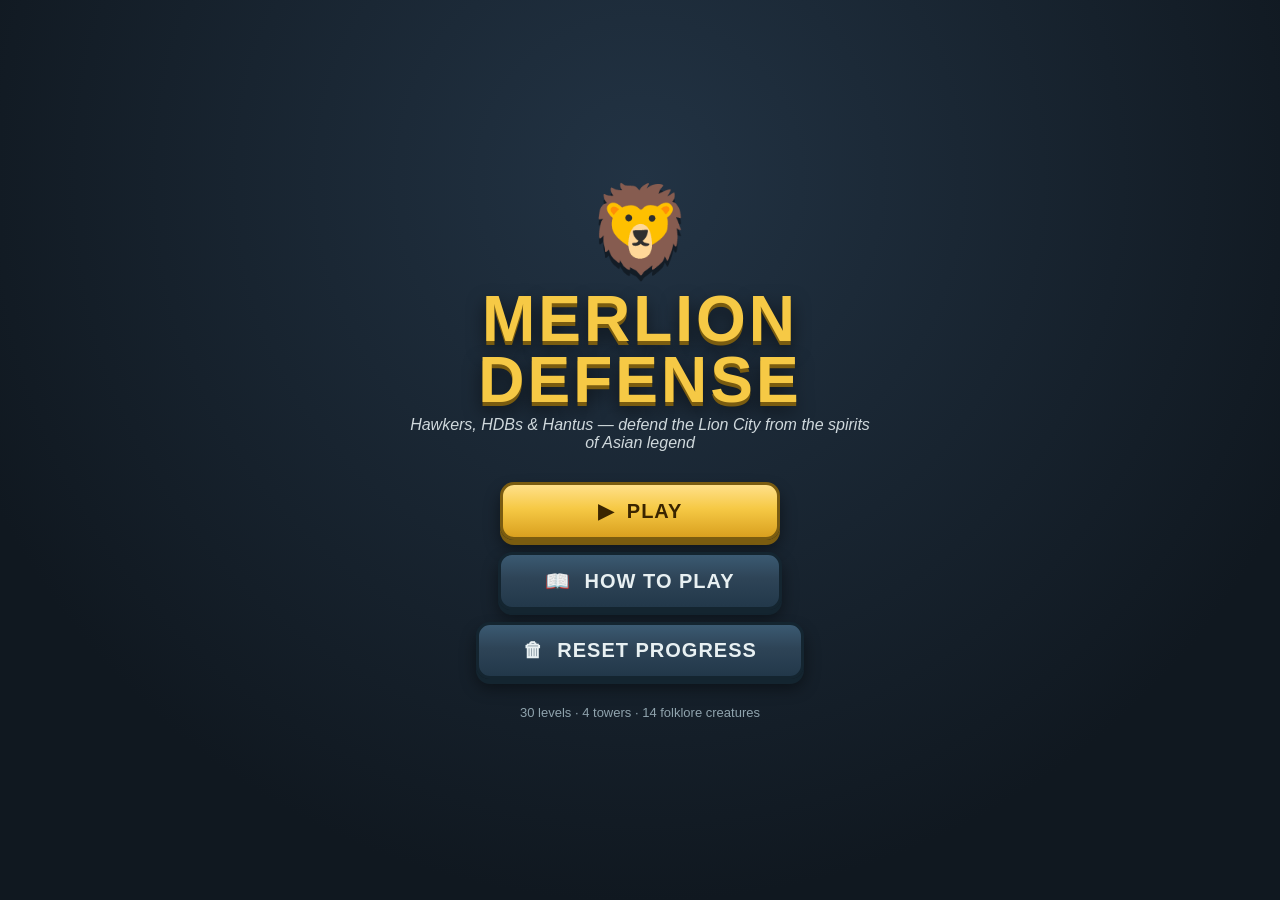
==== web/index.html @ 5c06d732 "Fable attempt 1" ====
<!DOCTYPE html>
<html lang="en">
<head>
<meta charset="UTF-8">
<meta name="viewport" content="width=device-width, initial-scale=1.0">
<title>Merlion Defense — Singapore Tower Defense</title>
<link rel="stylesheet" href="css/style.css">
<link rel="icon" href="data:image/svg+xml,<svg xmlns='http://www.w3.org/2000/svg' viewBox='0 0 100 100'><text y='.9em' font-size='90'>🦁</text></svg>">
</head>
<body>

<!-- ============ MAIN MENU ============ -->
<div id="screen-menu" class="screen active">
  <div class="menu-box">
    <div class="title-merlion">🦁</div>
    <h1>MERLION<br>DEFENSE</h1>
    <p class="tagline">Hawkers, HDBs &amp; Hantus — defend the Lion City from the spirits of Asian legend</p>
    <button class="big-btn" id="btn-play">▶ &nbsp;PLAY</button>
    <button class="big-btn secondary" id="btn-help">📖 &nbsp;HOW TO PLAY</button>
    <button class="big-btn secondary" id="btn-reset">🗑 &nbsp;RESET PROGRESS</button>
    <p class="credits">30 levels · 4 towers · 14 folklore creatures</p>
  </div>
</div>

<!-- ============ HELP ============ -->
<div id="screen-help" class="screen">
  <div class="help-box">
    <h2>How to Play</h2>
    <div class="help-cols">
      <div>
        <h3>🎯 Goal</h3>
        <p>Stop the hantus before they reach the MRT exit! Each leaked creature costs lives. Lose all lives and the neighbourhood falls.</p>
        <h3>🏗 Building</h3>
        <p>Tap a <b>concrete pad</b> beside the road to build a tower. Tap a tower to <b>upgrade</b>, <b>sell</b> or move its <b>rally point</b> (NS Camp only).</p>
        <h3>⏩ Waves</h3>
        <p>Press <b>NEXT WAVE</b> early to earn bonus gold. Use the ⏸ / ⏩ buttons to pause or fast-forward.</p>
      </div>
      <div>
        <h3>🗼 Towers</h3>
        <p><b>📡 Cell-Base Tower</b> — rapid 5G microwave zaps. Hits ground &amp; flying. (physical)</p>
        <p><b>🍈 Durian Launcher</b> — lobs the king of fruits. Splash damage, ground only.</p>
        <p><b>⛩ Talisman Temple</b> — enchanted talismans pierce armour, slow spirits. (magic)</p>
        <p><b>🎖 NS Camp</b> — deploys NSmen who block enemies on the road.</p>
        <h3>👹 Know your enemy</h3>
        <p><b>Armoured</b> spirits resist physical hits — use the Temple. <b>Spectral</b> ones resist magic — use durians &amp; 5G. <b>Flying</b> hantus ignore roads and soldiers.</p>
      </div>
    </div>
    <button class="big-btn" id="btn-help-back">← BACK</button>
  </div>
</div>

<!-- ============ LEVEL SELECT ============ -->
<div id="screen-levels" class="screen">
  <div class="levels-header">
    <button class="small-btn" id="btn-levels-back">← MENU</button>
    <h2>Choose a Neighbourhood</h2>
    <div id="total-stars" class="total-stars">★ 0 / 90</div>
  </div>
  <div id="level-grid" class="level-grid"></div>
</div>

<!-- ============ GAME ============ -->
<div id="screen-game" class="screen">
  <div id="game-wrap">
    <canvas id="game-canvas" width="960" height="600"></canvas>

    <!-- HUD -->
    <div id="hud">
      <div class="hud-left">
        <span class="hud-item" id="hud-lives">❤️ 20</span>
        <span class="hud-item" id="hud-gold">🪙 220</span>
        <span class="hud-item" id="hud-wave">🌊 0/8</span>
      </div>
      <div class="hud-right">
        <button class="hud-btn" id="btn-mute" title="Sound">🔊</button>
        <button class="hud-btn" id="btn-speed" title="Speed">1×</button>
        <button class="hud-btn" id="btn-pause" title="Pause">⏸</button>
        <button class="hud-btn" id="btn-quit" title="Quit">🏠</button>
      </div>
    </div>

    <button id="btn-next-wave">⚔ NEXT WAVE <span id="next-wave-timer"></span></button>

    <!-- Build menu popup -->
    <div id="build-menu" class="popup hidden"></div>
    <!-- Tower menu popup -->
    <div id="tower-menu" class="popup hidden"></div>

    <!-- Banners -->
    <div id="banner" class="hidden"></div>

    <!-- End-of-level overlay -->
    <div id="end-overlay" class="hidden">
      <div class="end-box">
        <h2 id="end-title">Victory!</h2>
        <div id="end-stars" class="end-stars"></div>
        <p id="end-msg"></p>
        <div class="end-btns">
          <button class="big-btn" id="btn-end-next">NEXT LEVEL ▶</button>
          <button class="big-btn secondary" id="btn-end-retry">↻ RETRY</button>
          <button class="big-btn secondary" id="btn-end-map">🗺 MAP</button>
        </div>
      </div>
    </div>

    <!-- Pause overlay -->
    <div id="pause-overlay" class="hidden">
      <div class="end-box">
        <h2>Paused</h2>
        <div class="end-btns">
          <button class="big-btn" id="btn-resume">▶ RESUME</button>
          <button class="big-btn secondary" id="btn-pause-retry">↻ RESTART</button>
          <button class="big-btn secondary" id="btn-pause-map">🗺 MAP</button>
        </div>
      </div>
    </div>
  </div>
</div>

<script src="js/util.js"></script>
<script src="js/audio.js"></script>
<script src="js/data/enemies.js"></script>
<script src="js/data/towers.js"></script>
<script src="js/data/levels.js"></script>
<script src="js/render.js"></script>
<script src="js/game.js"></script>
<script src="js/ui.js"></script>
<script src="js/main.js"></script>
</body>
</html>
---- web/css/style.css ----
/* ===== Merlion Defense stylesheet ===== */
* { margin: 0; padding: 0; box-sizing: border-box; user-select: none; -webkit-user-select: none; }

:root {
  --gold: #f6c945;
  --red: #d94f3d;
  --teal: #1e6f5c;
  --dark: #17222b;
  --panel: #223342;
  --panel-light: #2e4457;
}

html, body { height: 100%; }
body {
  background: radial-gradient(circle at 50% 20%, #234, #101820 75%);
  font-family: "Trebuchet MS", "Segoe UI", sans-serif;
  color: #f2ede1;
  overflow: hidden;
}

.screen { display: none; width: 100vw; height: 100vh; align-items: center; justify-content: center; }
.screen.active { display: flex; }
.hidden { display: none !important; }

/* ===== Menu ===== */
.menu-box { text-align: center; animation: fadein .5s; }
.title-merlion { font-size: 84px; filter: drop-shadow(0 6px 0 rgba(0,0,0,.4)); }
.menu-box h1 {
  font-size: 64px; line-height: .95; letter-spacing: 3px;
  color: var(--gold);
  text-shadow: 0 4px 0 #7a5c10, 0 8px 18px rgba(0,0,0,.6);
  margin: 10px 0 6px;
}
.tagline { color: #cfd8dc; margin-bottom: 30px; font-style: italic; max-width: 460px; margin-left:auto; margin-right:auto; }
.credits { margin-top: 26px; color: #8fa3ad; font-size: 13px; }

.big-btn {
  display: block; margin: 12px auto; padding: 14px 44px; min-width: 280px;
  font-size: 20px; font-weight: bold; letter-spacing: 1px;
  color: #3a2500; background: linear-gradient(#ffe08a, var(--gold) 45%, #d9a01f);
  border: 3px solid #7a5c10; border-radius: 14px; cursor: pointer;
  box-shadow: 0 5px 0 #7a5c10, 0 9px 16px rgba(0,0,0,.45);
  transition: transform .08s;
}
.big-btn:active { transform: translateY(4px); box-shadow: 0 1px 0 #7a5c10; }
.big-btn.secondary {
  color: #e8f0f2; background: linear-gradient(#3b5a72, var(--panel-light) 45%, #22384a);
  border-color: #142530; box-shadow: 0 5px 0 #142530, 0 9px 16px rgba(0,0,0,.45);
}
.small-btn {
  padding: 8px 18px; font-size: 15px; font-weight: bold; color: #e8f0f2;
  background: var(--panel-light); border: 2px solid #142530; border-radius: 10px; cursor: pointer;
}

/* ===== Help ===== */
.help-box {
  max-width: 860px; max-height: 92vh; overflow-y: auto;
  background: var(--panel); border: 3px solid #0d1720; border-radius: 18px;
  padding: 30px 36px; box-shadow: 0 16px 40px rgba(0,0,0,.5);
}
.help-box h2 { color: var(--gold); margin-bottom: 14px; font-size: 32px; }
.help-box h3 { color: #ffd77a; margin: 14px 0 4px; }
.help-box p { color: #d5dee4; line-height: 1.45; font-size: 15px; margin-bottom: 6px; }
.help-cols { display: grid; grid-template-columns: 1fr 1fr; gap: 26px; margin-bottom: 18px; }
@media (max-width: 760px) { .help-cols { grid-template-columns: 1fr; } }

/* ===== Level select ===== */
#screen-levels { flex-direction: column; padding: 24px; }
.levels-header {
  width: 100%; max-width: 1060px; display: flex; align-items: center;
  justify-content: space-between; margin-bottom: 18px;
}
.levels-header h2 { color: var(--gold); font-size: 28px; text-shadow: 0 3px 6px rgba(0,0,0,.5); }
.total-stars { font-size: 20px; color: var(--gold); font-weight: bold; }

.level-grid {
  width: 100%; max-width: 1060px; flex: 1; overflow-y: auto;
  display: grid; grid-template-columns: repeat(auto-fill, minmax(190px, 1fr));
  gap: 14px; padding: 6px 6px 30px;
}
.level-card {
  background: linear-gradient(#31495e, #223342);
  border: 3px solid #0d1720; border-radius: 14px; padding: 12px 14px;
  cursor: pointer; position: relative; transition: transform .1s;
  box-shadow: 0 5px 12px rgba(0,0,0,.4);
}
.level-card:hover { transform: translateY(-3px); border-color: var(--gold); }
.level-card.locked { opacity: .45; cursor: not-allowed; filter: grayscale(.7); }
.level-card .lv-num { font-size: 12px; color: #9fb3bf; letter-spacing: 1px; }
.level-card .lv-name { font-size: 17px; font-weight: bold; color: #fff; margin: 2px 0 6px; }
.level-card .lv-stars { color: var(--gold); font-size: 18px; letter-spacing: 2px; }
.level-card .lv-diff { position: absolute; top: 10px; right: 12px; font-size: 11px; padding: 2px 8px; border-radius: 8px; font-weight: bold; }
.diff-easy   { background: #2e7d32; }
.diff-normal { background: #ef6c00; }
.diff-hard   { background: #c62828; }
.diff-heroic { background: #6a1b9a; }

/* ===== Game screen ===== */
#screen-game { background: #000; }
#game-wrap { position: relative; }
#game-canvas {
  display: block; background: #274e13;
  border: 4px solid #0d1720; border-radius: 8px;
  box-shadow: 0 18px 50px rgba(0,0,0,.6);
  max-width: calc(100vw - 16px); max-height: calc(100vh - 16px);
}

#hud {
  position: absolute; top: 10px; left: 12px; right: 12px;
  display: flex; justify-content: space-between; pointer-events: none;
}
.hud-left, .hud-right { display: flex; gap: 8px; pointer-events: auto; }
.hud-item {
  background: rgba(13,23,32,.85); border: 2px solid #0d1720; border-radius: 10px;
  padding: 6px 14px; font-size: 17px; font-weight: bold; color: #ffe9b0;
}
.hud-btn {
  background: rgba(13,23,32,.85); border: 2px solid #0d1720; border-radius: 10px;
  padding: 6px 12px; font-size: 17px; color: #ffe9b0; cursor: pointer; min-width: 44px;
}
.hud-btn:hover { border-color: var(--gold); }

#btn-next-wave {
  position: absolute; bottom: 14px; right: 14px;
  padding: 12px 22px; font-size: 17px; font-weight: bold; color: #3a2500;
  background: linear-gradient(#ffe08a, var(--gold) 45%, #d9a01f);
  border: 3px solid #7a5c10; border-radius: 12px; cursor: pointer;
  box-shadow: 0 4px 0 #7a5c10; animation: pulse 1.4s infinite;
}
#btn-next-wave:disabled { animation: none; opacity: .35; cursor: default; }
@keyframes pulse { 0%,100% { transform: scale(1);} 50% { transform: scale(1.05);} }

/* ===== Popups ===== */
.popup {
  position: absolute; z-index: 20;
  background: rgba(20,32,44,.96); border: 3px solid #0d1720; border-radius: 14px;
  padding: 10px; box-shadow: 0 10px 30px rgba(0,0,0,.6);
  display: flex; gap: 8px;
}
.popup .p-btn {
  width: 84px; padding: 8px 4px; text-align: center; cursor: pointer;
  background: var(--panel-light); border: 2px solid #142530; border-radius: 10px;
  color: #fff; font-family: inherit;
}
.popup .p-btn:hover { border-color: var(--gold); background: #3b5a72; }
.popup .p-btn.disabled { opacity: .4; cursor: default; }
.popup .p-btn .ico { font-size: 26px; display: block; }
.popup .p-btn .nm { font-size: 10px; display: block; margin: 3px 0 2px; color: #cfe3ee; }
.popup .p-btn .cost { font-size: 12px; font-weight: bold; color: var(--gold); display: block; }
.popup .p-btn.sell .cost { color: #ff9b8a; }

/* ===== Banner ===== */
#banner {
  position: absolute; top: 42%; left: 50%; transform: translate(-50%,-50%);
  font-size: 42px; font-weight: bold; color: var(--gold);
  text-shadow: 0 4px 0 #7a5c10, 0 8px 22px rgba(0,0,0,.8);
  pointer-events: none; z-index: 30; white-space: nowrap;
  animation: bannerpop 2.2s forwards;
}
@keyframes bannerpop {
  0% { opacity: 0; transform: translate(-50%,-50%) scale(.4); }
  15% { opacity: 1; transform: translate(-50%,-50%) scale(1.08); }
  25% { transform: translate(-50%,-50%) scale(1); }
  80% { opacity: 1; }
  100% { opacity: 0; transform: translate(-50%,-70%) scale(1); }
}

/* ===== Overlays ===== */
#end-overlay, #pause-overlay {
  position: absolute; inset: 0; z-index: 40;
  background: rgba(8,14,20,.75); display: flex; align-items: center; justify-content: center;
  border-radius: 8px;
}
.end-box {
  background: var(--panel); border: 3px solid #0d1720; border-radius: 18px;
  padding: 34px 46px; text-align: center; box-shadow: 0 16px 44px rgba(0,0,0,.7);
  animation: fadein .3s;
}
.end-box h2 { font-size: 40px; color: var(--gold); text-shadow: 0 3px 0 #7a5c10; margin-bottom: 10px; }
.end-stars { font-size: 44px; letter-spacing: 8px; color: var(--gold); margin-bottom: 8px; }
.end-stars .off { color: #45586a; }
#end-msg { color: #cfd8dc; margin-bottom: 18px; }
.end-btns .big-btn { min-width: 240px; }

@keyframes fadein { from { opacity: 0; transform: scale(.94);} to { opacity: 1; transform: scale(1);} }
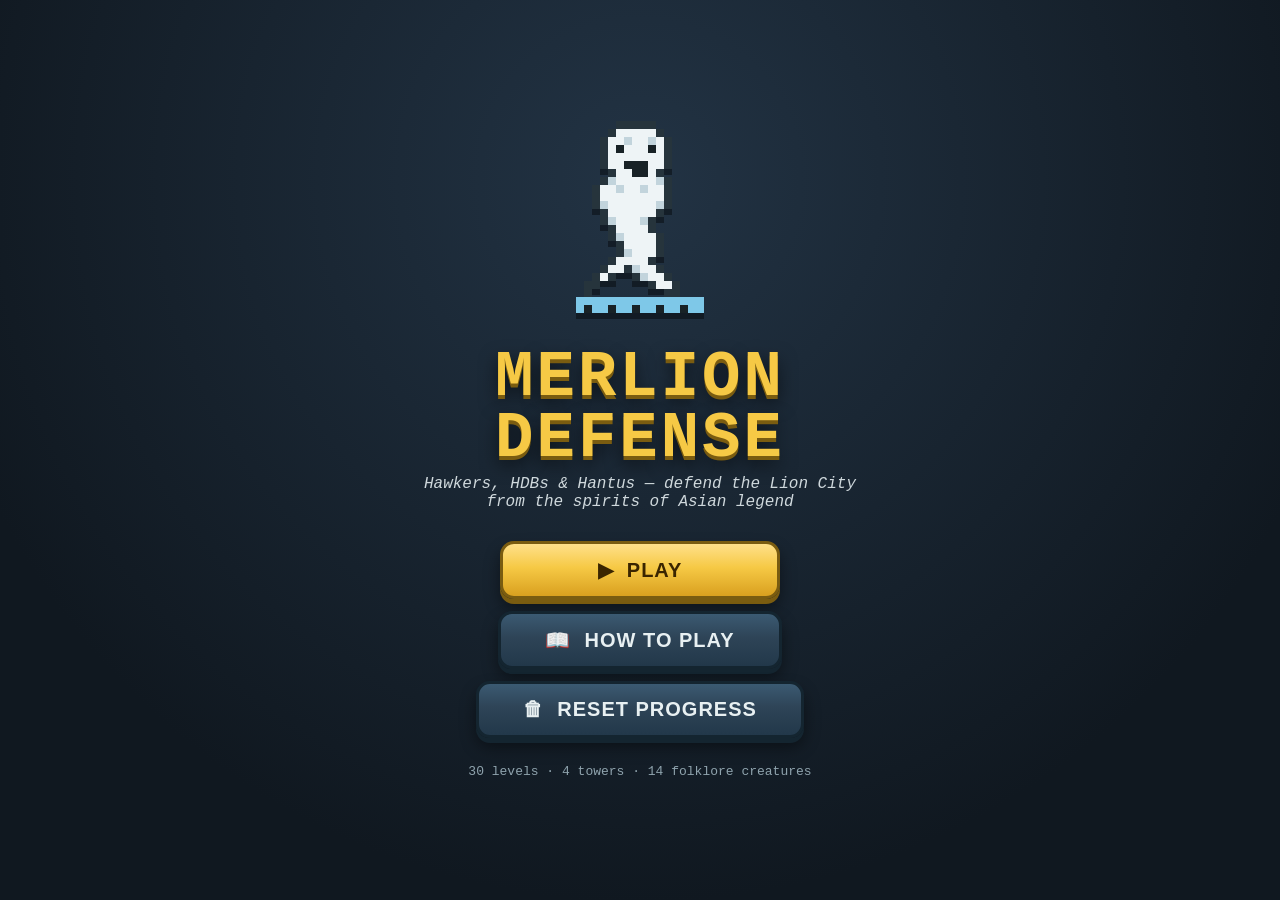
==== commit 54cc43eb: "Fable 2: Pixel art" ====
--- a/web/index.html
+++ b/web/index.html
@@ -118,6 +118,7 @@
 </div>
 
 <script src="js/util.js"></script>
+<script src="js/sprites.js"></script>
 <script src="js/audio.js"></script>
 <script src="js/data/enemies.js"></script>
 <script src="js/data/towers.js"></script>
--- a/web/css/style.css
+++ b/web/css/style.css
@@ -13,7 +13,7 @@
 html, body { height: 100%; }
 body {
   background: radial-gradient(circle at 50% 20%, #234, #101820 75%);
-  font-family: "Trebuchet MS", "Segoe UI", sans-serif;
+  font-family: "Courier New", "Lucida Console", monospace;
   color: #f2ede1;
   overflow: hidden;
 }
@@ -25,8 +25,9 @@
 /* ===== Menu ===== */
 .menu-box { text-align: center; animation: fadein .5s; }
 .title-merlion { font-size: 84px; filter: drop-shadow(0 6px 0 rgba(0,0,0,.4)); }
+.pixel-merlion { width: 128px; height: auto; image-rendering: pixelated; }
 .menu-box h1 {
-  font-size: 64px; line-height: .95; letter-spacing: 3px;
+  font-size: 64px; line-height: .95; letter-spacing: 3px; font-weight: bold;
   color: var(--gold);
   text-shadow: 0 4px 0 #7a5c10, 0 8px 18px rgba(0,0,0,.6);
   margin: 10px 0 6px;
@@ -78,6 +79,15 @@
   display: grid; grid-template-columns: repeat(auto-fill, minmax(190px, 1fr));
   gap: 14px; padding: 6px 6px 30px;
 }
+.act-header {
+  grid-column: 1 / -1;
+  display: flex; align-items: baseline; gap: 12px;
+  padding: 10px 4px 2px; margin-top: 6px;
+  border-bottom: 2px solid #31495e;
+}
+.act-header .act-name { color: var(--gold); font-weight: bold; font-size: 18px; letter-spacing: 1px; }
+.act-header .act-blurb { color: #8fa3ad; font-size: 13px; font-style: italic; }
+
 .level-card {
   background: linear-gradient(#31495e, #223342);
   border: 3px solid #0d1720; border-radius: 14px; padding: 12px 14px;
@@ -103,6 +113,7 @@
   border: 4px solid #0d1720; border-radius: 8px;
   box-shadow: 0 18px 50px rgba(0,0,0,.6);
   max-width: calc(100vw - 16px); max-height: calc(100vh - 16px);
+  image-rendering: pixelated;
 }
 
 #hud {
@@ -145,6 +156,7 @@
 .popup .p-btn:hover { border-color: var(--gold); background: #3b5a72; }
 .popup .p-btn.disabled { opacity: .4; cursor: default; }
 .popup .p-btn .ico { font-size: 26px; display: block; }
+.popup .p-btn img.ico { width: 42px; height: 39px; margin: 0 auto; image-rendering: pixelated; object-fit: contain; }
 .popup .p-btn .nm { font-size: 10px; display: block; margin: 3px 0 2px; color: #cfe3ee; }
 .popup .p-btn .cost { font-size: 12px; font-weight: bold; color: var(--gold); display: block; }
 .popup .p-btn.sell .cost { color: #ff9b8a; }
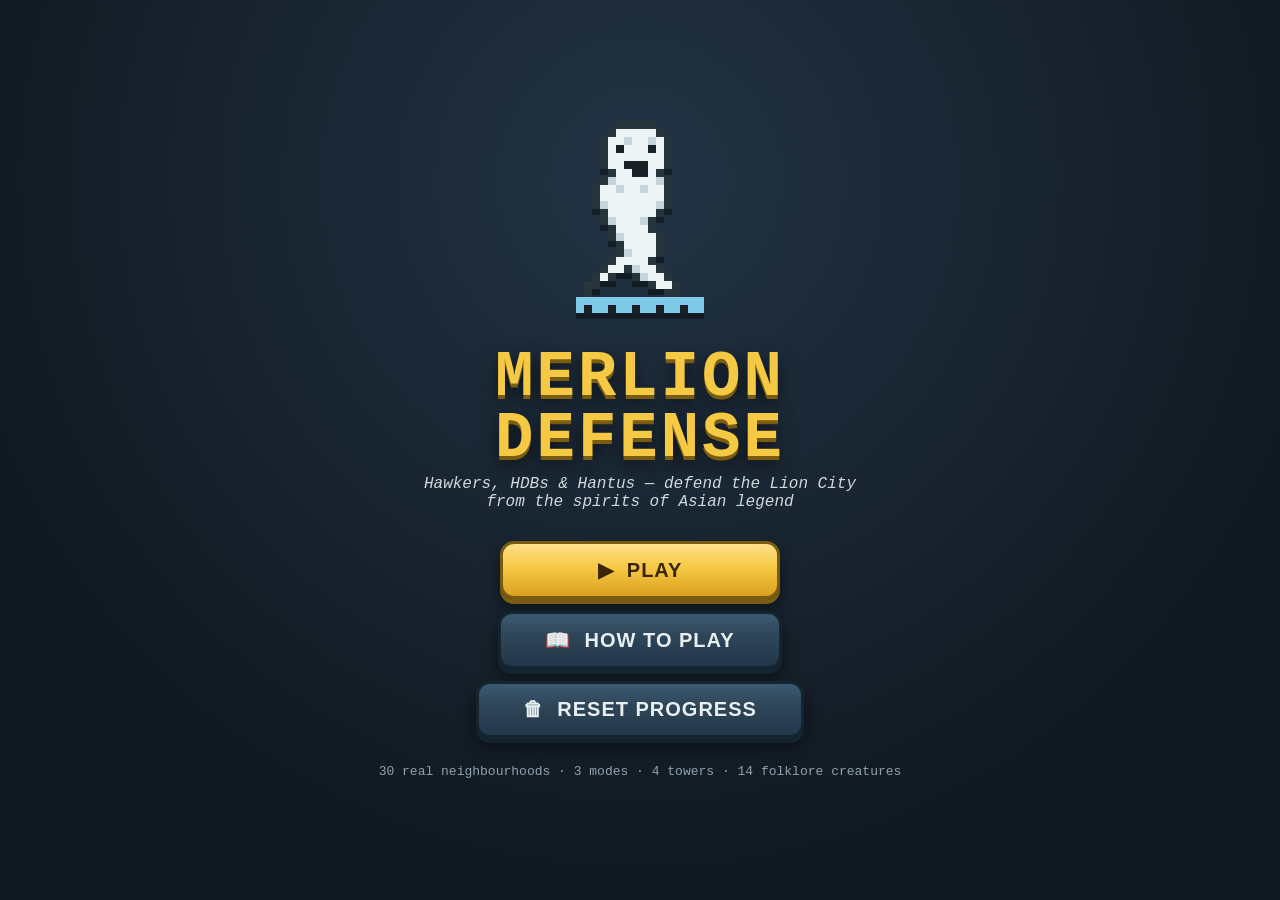
==== commit f2ff8f68: "Fable 3" ====
--- a/web/index.html
+++ b/web/index.html
@@ -18,7 +18,7 @@
     <button class="big-btn" id="btn-play">▶ &nbsp;PLAY</button>
     <button class="big-btn secondary" id="btn-help">📖 &nbsp;HOW TO PLAY</button>
     <button class="big-btn secondary" id="btn-reset">🗑 &nbsp;RESET PROGRESS</button>
-    <p class="credits">30 levels · 4 towers · 14 folklore creatures</p>
+    <p class="credits">30 real neighbourhoods · 3 modes · 4 towers · 14 folklore creatures</p>
   </div>
 </div>
 
@@ -34,6 +34,8 @@
         <p>Tap a <b>concrete pad</b> beside the road to build a tower. Tap a tower to <b>upgrade</b>, <b>sell</b> or move its <b>rally point</b> (NS Camp only).</p>
         <h3>⏩ Waves</h3>
         <p>Press <b>NEXT WAVE</b> early to earn bonus gold. Use the ⏸ / ⏩ buttons to pause or fast-forward.</p>
+        <h3>🏆 Challenges</h3>
+        <p>Beat a level with ★★★ to unlock its <b>🔥 Heroic</b> and <b>🛡 Iron</b> Challenges — elite waves or one long siege, one life only, each worth a bonus ★.</p>
       </div>
       <div>
         <h3>🗼 Towers</h3>
@@ -57,6 +59,8 @@
     <div id="total-stars" class="total-stars">★ 0 / 90</div>
   </div>
   <div id="level-grid" class="level-grid"></div>
+  <!-- Mode picker (Campaign / Heroic / Iron) -->
+  <div id="mode-overlay" class="hidden"></div>
 </div>
 
 <!-- ============ GAME ============ -->
@@ -122,6 +126,7 @@
 <script src="js/audio.js"></script>
 <script src="js/data/enemies.js"></script>
 <script src="js/data/towers.js"></script>
+<script src="js/data/geo.js"></script>
 <script src="js/data/levels.js"></script>
 <script src="js/render.js"></script>
 <script src="js/game.js"></script>
--- a/web/css/style.css
+++ b/web/css/style.css
@@ -100,10 +100,38 @@
 .level-card .lv-name { font-size: 17px; font-weight: bold; color: #fff; margin: 2px 0 6px; }
 .level-card .lv-stars { color: var(--gold); font-size: 18px; letter-spacing: 2px; }
 .level-card .lv-diff { position: absolute; top: 10px; right: 12px; font-size: 11px; padding: 2px 8px; border-radius: 8px; font-weight: bold; }
+.level-card .lv-badge { font-size: 14px; margin-left: 5px; opacity: .32; filter: grayscale(1); }
+.level-card .lv-badge.done { opacity: 1; filter: none; }
 .diff-easy   { background: #2e7d32; }
 .diff-normal { background: #ef6c00; }
 .diff-hard   { background: #c62828; }
 .diff-heroic { background: #6a1b9a; }
+
+/* ===== Mode picker (Campaign / Heroic / Iron) ===== */
+#mode-overlay {
+  position: fixed; inset: 0; z-index: 60;
+  background: rgba(8,14,20,.78); display: flex; align-items: center; justify-content: center;
+}
+.mode-box { max-width: 560px; width: 92vw; text-align: left; }
+.mode-box h2 { text-align: center; }
+.mode-sub { text-align: center; color: #9fb3bf; margin-bottom: 16px; }
+.mode-btn {
+  display: flex; align-items: center; gap: 14px; width: 100%;
+  margin: 10px 0; padding: 12px 16px; cursor: pointer; text-align: left;
+  background: linear-gradient(#31495e, #223342);
+  border: 3px solid #0d1720; border-radius: 14px; color: #fff;
+  font-family: inherit; transition: transform .08s;
+}
+.mode-btn:hover { border-color: var(--gold); transform: translateY(-2px); }
+.mode-btn .mode-ico { font-size: 30px; }
+.mode-btn .mode-body { flex: 1; }
+.mode-btn .mode-name { display: block; font-size: 18px; font-weight: bold; }
+.mode-btn .mode-desc { display: block; font-size: 12px; color: #b8c8d2; margin-top: 2px; }
+.mode-btn .mode-extra { font-size: 11px; color: #ffd77a; margin-top: 3px; }
+.mode-btn .mode-done { font-size: 13px; color: var(--gold); white-space: nowrap; }
+.mode-btn.mode-heroic .mode-ico { filter: drop-shadow(0 0 6px rgba(255,90,40,.7)); }
+.mode-btn.mode-iron .mode-ico { filter: drop-shadow(0 0 6px rgba(160,190,220,.7)); }
+.mode-box .big-btn { margin-top: 14px; }
 
 /* ===== Game screen ===== */
 #screen-game { background: #000; }
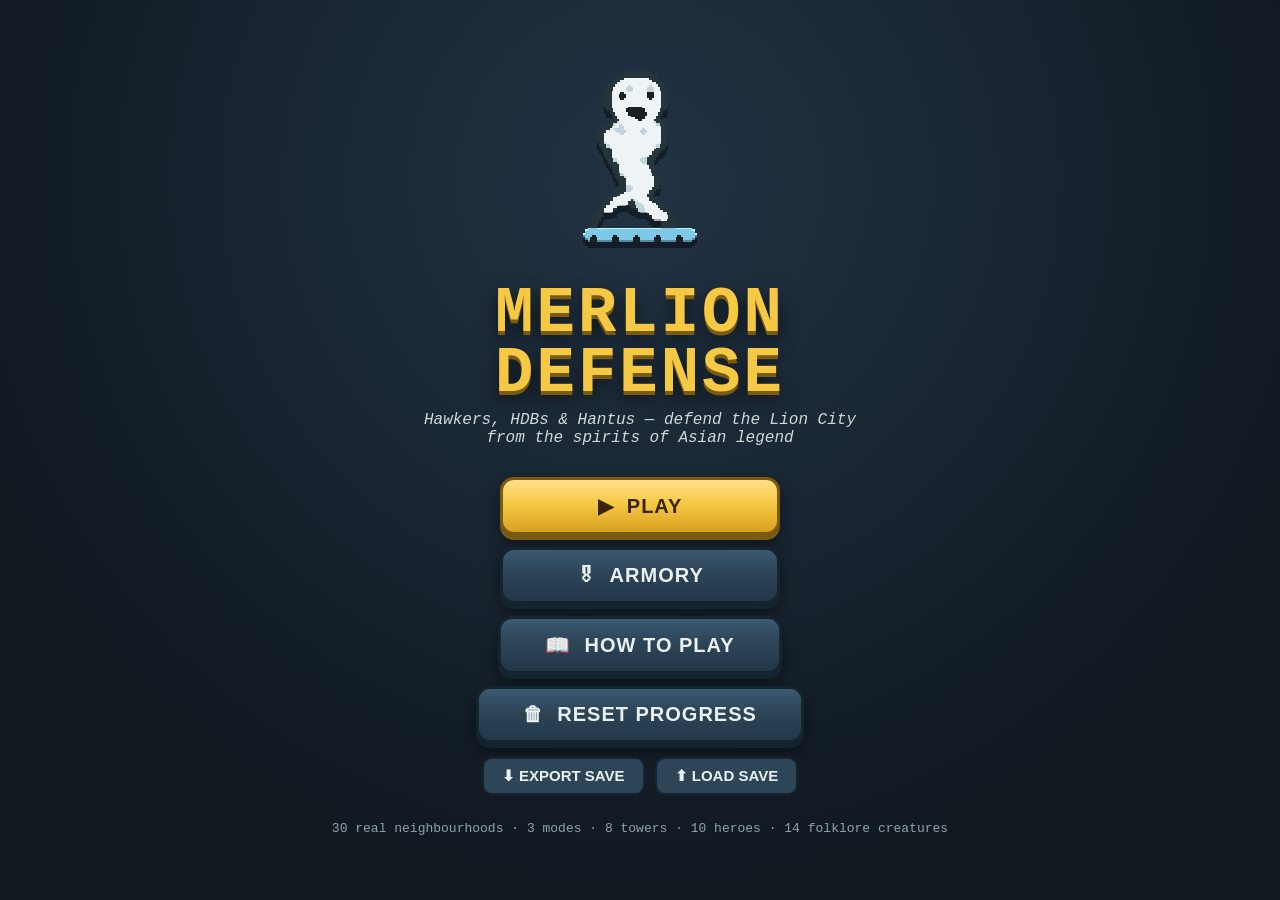
==== commit 702cb9c9: "Add 4 towers, ops command, time-of-day, harder balance, fewer pads - Replace MRT station exit with a" ====
--- a/web/index.html
+++ b/web/index.html
@@ -16,9 +16,15 @@
     <h1>MERLION<br>DEFENSE</h1>
     <p class="tagline">Hawkers, HDBs &amp; Hantus — defend the Lion City from the spirits of Asian legend</p>
     <button class="big-btn" id="btn-play">▶ &nbsp;PLAY</button>
+    <button class="big-btn secondary" id="btn-armory">🎖 &nbsp;ARMORY</button>
     <button class="big-btn secondary" id="btn-help">📖 &nbsp;HOW TO PLAY</button>
     <button class="big-btn secondary" id="btn-reset">🗑 &nbsp;RESET PROGRESS</button>
-    <p class="credits">30 real neighbourhoods · 3 modes · 4 towers · 14 folklore creatures</p>
+    <div class="save-row">
+      <button class="small-btn" id="btn-export">⬇ EXPORT SAVE</button>
+      <button class="small-btn" id="btn-import">⬆ LOAD SAVE</button>
+      <input type="file" id="import-file" accept=".json,application/json" hidden>
+    </div>
+    <p class="credits">30 real neighbourhoods · 3 modes · 8 towers · 10 heroes · 14 folklore creatures</p>
   </div>
 </div>
 
@@ -29,13 +35,19 @@
     <div class="help-cols">
       <div>
         <h3>🎯 Goal</h3>
-        <p>Stop the hantus before they reach the MRT exit! Each leaked creature costs lives. Lose all lives and the neighbourhood falls.</p>
+        <p>Stop the hantus before they overrun the <b>Temporary Operations Command</b> at the end of the road! Each leaked creature costs lives. Lose all lives and the neighbourhood falls.</p>
         <h3>🏗 Building</h3>
         <p>Tap a <b>concrete pad</b> beside the road to build a tower. Tap a tower to <b>upgrade</b>, <b>sell</b> or move its <b>rally point</b> (NS Camp only).</p>
         <h3>⏩ Waves</h3>
         <p>Press <b>NEXT WAVE</b> early to earn bonus gold. Use the ⏸ / ⏩ buttons to pause or fast-forward.</p>
         <h3>🏆 Challenges</h3>
         <p>Beat a level with ★★★ to unlock its <b>🔥 Heroic</b> and <b>🛡 Iron</b> Challenges — elite waves or one long siege, one life only, each worth a bonus ★.</p>
+        <h3>🦸 Heroes</h3>
+        <p>Your hero fights beside your towers — <b>tap the hero, then tap the ground</b> to move them. Acts 1–2 field one hero; Acts 3–4 field two. Fallen heroes respawn after a short wait.</p>
+        <h3>🎖 Merits</h3>
+        <p>Clearing levels and challenges earns <b>merit points</b>. Spend them in the <b>Armory</b> to unlock new towers and legendary heroes, and choose your hero loadout there.</p>
+        <h3>💾 Saving</h3>
+        <p>Progress autosaves in the browser. Use <b>EXPORT SAVE</b> on the menu to download a backup .json, and <b>LOAD SAVE</b> to restore it.</p>
       </div>
       <div>
         <h3>🗼 Towers</h3>
@@ -43,6 +55,10 @@
         <p><b>🍈 Durian Launcher</b> — lobs the king of fruits. Splash damage, ground only.</p>
         <p><b>⛩ Talisman Temple</b> — enchanted talismans pierce armour, slow spirits. (magic)</p>
         <p><b>🎖 NS Camp</b> — deploys NSmen who block enemies on the road.</p>
+        <p><b>🎯 Mata Sniper Post</b> — slow, long-range shots that ignore armour.</p>
+        <p><b>🔥 Hawker Wok</b> — flaming splash that keeps burning. Ground only.</p>
+        <p><b>⚡ Substation Coil</b> — magic lightning that chains between spirits.</p>
+        <p><b>🍧 Ice Kacang Cart</b> — freezing pulse chills every spirit in range.</p>
         <h3>👹 Know your enemy</h3>
         <p><b>Armoured</b> spirits resist physical hits — use the Temple. <b>Spectral</b> ones resist magic — use durians &amp; 5G. <b>Flying</b> hantus ignore roads and soldiers.</p>
       </div>
@@ -56,11 +72,24 @@
   <div class="levels-header">
     <button class="small-btn" id="btn-levels-back">← MENU</button>
     <h2>Choose a Neighbourhood</h2>
-    <div id="total-stars" class="total-stars">★ 0 / 90</div>
+    <div class="levels-header-right">
+      <button class="small-btn" id="btn-levels-armory">🎖 ARMORY</button>
+      <div id="total-stars" class="total-stars">★ 0 / 150</div>
+    </div>
   </div>
   <div id="level-grid" class="level-grid"></div>
   <!-- Mode picker (Campaign / Heroic / Iron) -->
   <div id="mode-overlay" class="hidden"></div>
+</div>
+
+<!-- ============ ARMORY ============ -->
+<div id="screen-armory" class="screen">
+  <div class="levels-header">
+    <button class="small-btn" id="btn-armory-back">← MENU</button>
+    <h2>🎖 Armory</h2>
+    <div id="armory-merits" class="total-stars">🎖 0 merits</div>
+  </div>
+  <div id="armory-grid" class="armory-grid"></div>
 </div>
 
 <!-- ============ GAME ============ -->
@@ -126,6 +155,7 @@
 <script src="js/audio.js"></script>
 <script src="js/data/enemies.js"></script>
 <script src="js/data/towers.js"></script>
+<script src="js/data/heroes.js"></script>
 <script src="js/data/geo.js"></script>
 <script src="js/data/levels.js"></script>
 <script src="js/render.js"></script>
--- a/web/css/style.css
+++ b/web/css/style.css
@@ -52,6 +52,37 @@
   padding: 8px 18px; font-size: 15px; font-weight: bold; color: #e8f0f2;
   background: var(--panel-light); border: 2px solid #142530; border-radius: 10px; cursor: pointer;
 }
+
+.save-row { display: flex; gap: 10px; justify-content: center; margin-top: 14px; }
+.save-row .small-btn:hover { border-color: var(--gold); }
+
+/* ===== Armory ===== */
+#screen-armory { flex-direction: column; padding: 24px; }
+.armory-grid {
+  width: 100%; max-width: 860px; flex: 1; overflow-y: auto;
+  display: grid; grid-template-columns: 1fr; gap: 10px; padding: 6px 6px 30px;
+}
+.armory-card {
+  display: flex; align-items: center; gap: 16px;
+  background: linear-gradient(#31495e, #223342);
+  border: 3px solid #0d1720; border-radius: 14px; padding: 10px 16px;
+  cursor: pointer; transition: transform .08s;
+}
+.armory-card:hover { transform: translateY(-2px); }
+.armory-card.buyable { border-color: var(--gold); }
+.armory-card.owned { border-color: #2e7d32; cursor: pointer; }
+.armory-card.equipped { background: linear-gradient(#2e5a44, #1e3c30); }
+.armory-card.locked { opacity: .55; filter: grayscale(.5); cursor: not-allowed; }
+.armory-card .ac-ico { width: 52px; height: 52px; image-rendering: pixelated; object-fit: contain; flex-shrink: 0; }
+.armory-card .ac-body { flex: 1; }
+.armory-card .ac-name { font-size: 17px; font-weight: bold; color: #fff; }
+.armory-card .ac-kind { font-size: 11px; color: #9fb3bf; font-weight: normal; margin-left: 8px; }
+.armory-card .ac-desc { font-size: 12px; color: #b8c8d2; margin-top: 2px; }
+.armory-card .ac-stats { font-size: 12px; color: #ffd77a; margin-top: 2px; }
+.armory-card .ac-cost { font-size: 15px; font-weight: bold; color: var(--gold); white-space: nowrap; }
+.armory-card.owned .ac-cost { color: #a5d6a7; }
+
+.levels-header-right { display: flex; align-items: center; gap: 12px; }
 
 /* ===== Help ===== */
 .help-box {
@@ -175,6 +206,7 @@
   background: rgba(20,32,44,.96); border: 3px solid #0d1720; border-radius: 14px;
   padding: 10px; box-shadow: 0 10px 30px rgba(0,0,0,.6);
   display: flex; gap: 8px;
+  flex-wrap: wrap; max-width: 388px; justify-content: center;
 }
 .popup .p-btn {
   width: 84px; padding: 8px 4px; text-align: center; cursor: pointer;
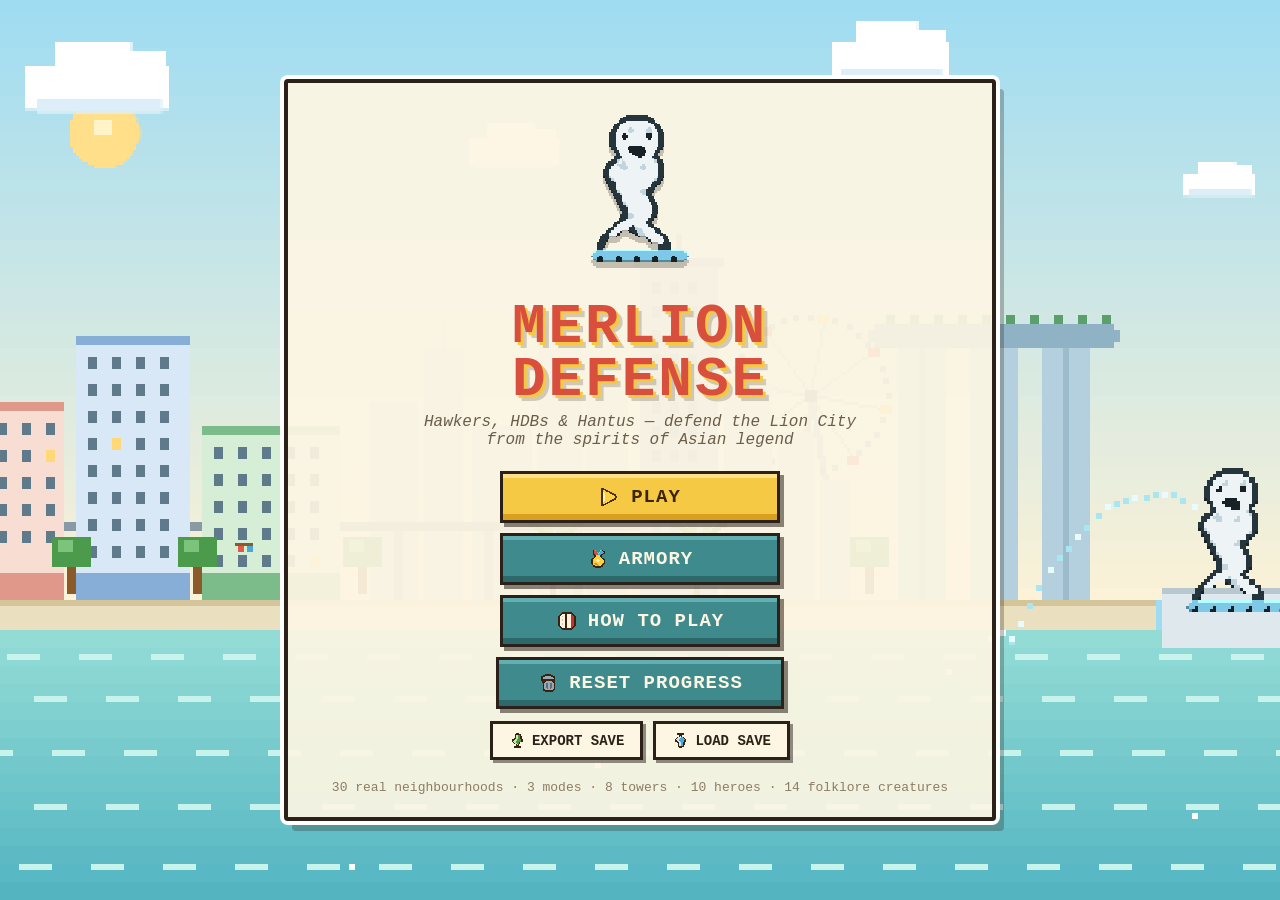
==== commit 85fe6abe: "Light pixel-arcade UI theme, animated Singapore menu backdrop, harder difficulty, pixel-art buttons " ====
--- a/web/index.html
+++ b/web/index.html
@@ -9,19 +9,22 @@
 </head>
 <body>
 
+<!-- Animated pixel-art Singapore backdrop (menus only) -->
+<canvas id="menu-bg"></canvas>
+
 <!-- ============ MAIN MENU ============ -->
 <div id="screen-menu" class="screen active">
   <div class="menu-box">
     <div class="title-merlion">🦁</div>
     <h1>MERLION<br>DEFENSE</h1>
     <p class="tagline">Hawkers, HDBs &amp; Hantus — defend the Lion City from the spirits of Asian legend</p>
-    <button class="big-btn" id="btn-play">▶ &nbsp;PLAY</button>
-    <button class="big-btn secondary" id="btn-armory">🎖 &nbsp;ARMORY</button>
-    <button class="big-btn secondary" id="btn-help">📖 &nbsp;HOW TO PLAY</button>
-    <button class="big-btn secondary" id="btn-reset">🗑 &nbsp;RESET PROGRESS</button>
+    <button class="big-btn" id="btn-play">PLAY</button>
+    <button class="big-btn secondary" id="btn-armory">ARMORY</button>
+    <button class="big-btn secondary" id="btn-help">HOW TO PLAY</button>
+    <button class="big-btn secondary" id="btn-reset">RESET PROGRESS</button>
     <div class="save-row">
-      <button class="small-btn" id="btn-export">⬇ EXPORT SAVE</button>
-      <button class="small-btn" id="btn-import">⬆ LOAD SAVE</button>
+      <button class="small-btn" id="btn-export">EXPORT SAVE</button>
+      <button class="small-btn" id="btn-import">LOAD SAVE</button>
       <input type="file" id="import-file" accept=".json,application/json" hidden>
     </div>
     <p class="credits">30 real neighbourhoods · 3 modes · 8 towers · 10 heroes · 14 folklore creatures</p>
@@ -63,17 +66,17 @@
         <p><b>Armoured</b> spirits resist physical hits — use the Temple. <b>Spectral</b> ones resist magic — use durians &amp; 5G. <b>Flying</b> hantus ignore roads and soldiers.</p>
       </div>
     </div>
-    <button class="big-btn" id="btn-help-back">← BACK</button>
+    <button class="big-btn" id="btn-help-back">BACK</button>
   </div>
 </div>
 
 <!-- ============ LEVEL SELECT ============ -->
 <div id="screen-levels" class="screen">
   <div class="levels-header">
-    <button class="small-btn" id="btn-levels-back">← MENU</button>
+    <button class="small-btn" id="btn-levels-back">MENU</button>
     <h2>Choose a Neighbourhood</h2>
     <div class="levels-header-right">
-      <button class="small-btn" id="btn-levels-armory">🎖 ARMORY</button>
+      <button class="small-btn" id="btn-levels-armory">ARMORY</button>
       <div id="total-stars" class="total-stars">★ 0 / 150</div>
     </div>
   </div>
@@ -85,7 +88,7 @@
 <!-- ============ ARMORY ============ -->
 <div id="screen-armory" class="screen">
   <div class="levels-header">
-    <button class="small-btn" id="btn-armory-back">← MENU</button>
+    <button class="small-btn" id="btn-armory-back">MENU</button>
     <h2>🎖 Armory</h2>
     <div id="armory-merits" class="total-stars">🎖 0 merits</div>
   </div>
@@ -105,14 +108,14 @@
         <span class="hud-item" id="hud-wave">🌊 0/8</span>
       </div>
       <div class="hud-right">
-        <button class="hud-btn" id="btn-mute" title="Sound">🔊</button>
+        <button class="hud-btn" id="btn-mute" title="Sound"></button>
         <button class="hud-btn" id="btn-speed" title="Speed">1×</button>
-        <button class="hud-btn" id="btn-pause" title="Pause">⏸</button>
-        <button class="hud-btn" id="btn-quit" title="Quit">🏠</button>
+        <button class="hud-btn" id="btn-pause" title="Pause"></button>
+        <button class="hud-btn" id="btn-quit" title="Quit"></button>
       </div>
     </div>
 
-    <button id="btn-next-wave">⚔ NEXT WAVE <span id="next-wave-timer"></span></button>
+    <button id="btn-next-wave">NEXT WAVE <span id="next-wave-timer"></span></button>
 
     <!-- Build menu popup -->
     <div id="build-menu" class="popup hidden"></div>
@@ -129,9 +132,9 @@
         <div id="end-stars" class="end-stars"></div>
         <p id="end-msg"></p>
         <div class="end-btns">
-          <button class="big-btn" id="btn-end-next">NEXT LEVEL ▶</button>
-          <button class="big-btn secondary" id="btn-end-retry">↻ RETRY</button>
-          <button class="big-btn secondary" id="btn-end-map">🗺 MAP</button>
+          <button class="big-btn" id="btn-end-next">NEXT LEVEL</button>
+          <button class="big-btn secondary" id="btn-end-retry">RETRY</button>
+          <button class="big-btn secondary" id="btn-end-map">MAP</button>
         </div>
       </div>
     </div>
@@ -141,9 +144,9 @@
       <div class="end-box">
         <h2>Paused</h2>
         <div class="end-btns">
-          <button class="big-btn" id="btn-resume">▶ RESUME</button>
-          <button class="big-btn secondary" id="btn-pause-retry">↻ RESTART</button>
-          <button class="big-btn secondary" id="btn-pause-map">🗺 MAP</button>
+          <button class="big-btn" id="btn-resume">RESUME</button>
+          <button class="big-btn secondary" id="btn-pause-retry">RESTART</button>
+          <button class="big-btn secondary" id="btn-pause-map">MAP</button>
         </div>
       </div>
     </div>
@@ -161,6 +164,7 @@
 <script src="js/render.js"></script>
 <script src="js/game.js"></script>
 <script src="js/ui.js"></script>
+<script src="js/menubg.js"></script>
 <script src="js/main.js"></script>
 </body>
 </html>
--- a/web/css/style.css
+++ b/web/css/style.css
@@ -1,60 +1,95 @@
-/* ===== Merlion Defense stylesheet ===== */
+/* ===== Merlion Defense stylesheet — light pixel-arcade theme ===== */
 * { margin: 0; padding: 0; box-sizing: border-box; user-select: none; -webkit-user-select: none; }
 
 :root {
   --gold: #f6c945;
   --red: #d94f3d;
   --teal: #1e6f5c;
-  --dark: #17222b;
-  --panel: #223342;
-  --panel-light: #2e4457;
+  --ink: #2b2118;            /* warm dark ink for text + pixel borders */
+  --paper: #fdf6e3;          /* warm paper panel */
+  --paper-2: #f6ead2;
+  --line: #d8c9a8;
 }
 
 html, body { height: 100%; }
 body {
-  background: radial-gradient(circle at 50% 20%, #234, #101820 75%);
+  background: #9fdcf2;
   font-family: "Courier New", "Lucida Console", monospace;
-  color: #f2ede1;
+  color: var(--ink);
   overflow: hidden;
 }
 
-.screen { display: none; width: 100vw; height: 100vh; align-items: center; justify-content: center; }
+/* animated pixel Singapore backdrop (menus only; game screen covers it) */
+#menu-bg {
+  position: fixed; inset: 0; z-index: 0;
+  width: 100vw; height: 100vh;
+  image-rendering: pixelated;
+}
+
+.screen { display: none; width: 100vw; height: 100vh; align-items: center; justify-content: center; position: relative; z-index: 1; }
 .screen.active { display: flex; }
 .hidden { display: none !important; }
 
+/* pixel icon inside buttons */
+.btn-pix {
+  width: 22px; height: 22px; image-rendering: pixelated; object-fit: contain;
+  margin-right: 10px; vertical-align: -4px; flex-shrink: 0;
+}
+.small-btn .btn-pix, .hud-btn .btn-pix { width: 17px; height: 17px; margin-right: 6px; vertical-align: -3px; }
+.hud-btn .btn-pix { margin-right: 0; }
+
 /* ===== Menu ===== */
-.menu-box { text-align: center; animation: fadein .5s; }
-.title-merlion { font-size: 84px; filter: drop-shadow(0 6px 0 rgba(0,0,0,.4)); }
-.pixel-merlion { width: 128px; height: auto; image-rendering: pixelated; }
+.menu-box {
+  text-align: center; animation: fadein .5s;
+  background: rgba(253, 246, 227, .92);
+  border: 4px solid var(--ink); border-radius: 4px;
+  box-shadow: 0 0 0 4px #fff, 8px 10px 0 rgba(43,33,24,.28);
+  padding: 26px 44px 22px;
+  image-rendering: pixelated;
+}
+.title-merlion { font-size: 84px; filter: drop-shadow(0 6px 0 rgba(43,33,24,.25)); }
+.pixel-merlion { width: 110px; height: auto; image-rendering: pixelated; }
 .menu-box h1 {
-  font-size: 64px; line-height: .95; letter-spacing: 3px; font-weight: bold;
-  color: var(--gold);
-  text-shadow: 0 4px 0 #7a5c10, 0 8px 18px rgba(0,0,0,.6);
-  margin: 10px 0 6px;
-}
-.tagline { color: #cfd8dc; margin-bottom: 30px; font-style: italic; max-width: 460px; margin-left:auto; margin-right:auto; }
-.credits { margin-top: 26px; color: #8fa3ad; font-size: 13px; }
-
+  font-size: 56px; line-height: .95; letter-spacing: 3px; font-weight: bold;
+  color: var(--red);
+  text-shadow: 3px 3px 0 var(--gold), 6px 6px 0 rgba(43,33,24,.2);
+  margin: 8px 0 6px;
+}
+.tagline { color: #6b5d4a; margin-bottom: 22px; font-style: italic; max-width: 460px; margin-left:auto; margin-right:auto; }
+.credits { margin-top: 20px; color: #8d7c62; font-size: 13px; }
+
+/* chunky pixel buttons: hard borders, stepped drop shadow, no rounding */
 .big-btn {
-  display: block; margin: 12px auto; padding: 14px 44px; min-width: 280px;
-  font-size: 20px; font-weight: bold; letter-spacing: 1px;
-  color: #3a2500; background: linear-gradient(#ffe08a, var(--gold) 45%, #d9a01f);
-  border: 3px solid #7a5c10; border-radius: 14px; cursor: pointer;
-  box-shadow: 0 5px 0 #7a5c10, 0 9px 16px rgba(0,0,0,.45);
-  transition: transform .08s;
-}
-.big-btn:active { transform: translateY(4px); box-shadow: 0 1px 0 #7a5c10; }
+  display: flex; align-items: center; justify-content: center;
+  margin: 10px auto; padding: 12px 38px; min-width: 280px;
+  font-family: inherit; font-size: 19px; font-weight: bold; letter-spacing: 1px;
+  color: #3a2500; background: var(--gold);
+  border: 3px solid var(--ink); border-radius: 0; cursor: pointer;
+  box-shadow: inset 0 -6px 0 #d9a01f, inset 0 4px 0 #ffe08a, 4px 4px 0 rgba(43,33,24,.55);
+  transition: transform .06s;
+  image-rendering: pixelated;
+}
+.big-btn:hover { transform: translate(-1px,-1px); box-shadow: inset 0 -6px 0 #d9a01f, inset 0 4px 0 #ffe08a, 5px 5px 0 rgba(43,33,24,.55); }
+.big-btn:active { transform: translate(3px,3px); box-shadow: inset 0 -6px 0 #d9a01f, inset 0 4px 0 #ffe08a, 1px 1px 0 rgba(43,33,24,.55); }
 .big-btn.secondary {
-  color: #e8f0f2; background: linear-gradient(#3b5a72, var(--panel-light) 45%, #22384a);
-  border-color: #142530; box-shadow: 0 5px 0 #142530, 0 9px 16px rgba(0,0,0,.45);
-}
+  color: #fdf6e3; background: #3f8a8c;
+  box-shadow: inset 0 -6px 0 #2d686a, inset 0 4px 0 #63b0b2, 4px 4px 0 rgba(43,33,24,.55);
+}
+.big-btn.secondary:hover { box-shadow: inset 0 -6px 0 #2d686a, inset 0 4px 0 #63b0b2, 5px 5px 0 rgba(43,33,24,.55); }
+.big-btn.secondary:active { box-shadow: inset 0 -6px 0 #2d686a, inset 0 4px 0 #63b0b2, 1px 1px 0 rgba(43,33,24,.55); }
+
 .small-btn {
-  padding: 8px 18px; font-size: 15px; font-weight: bold; color: #e8f0f2;
-  background: var(--panel-light); border: 2px solid #142530; border-radius: 10px; cursor: pointer;
-}
-
-.save-row { display: flex; gap: 10px; justify-content: center; margin-top: 14px; }
-.save-row .small-btn:hover { border-color: var(--gold); }
+  display: inline-flex; align-items: center;
+  padding: 8px 16px; font-family: inherit; font-size: 14px; font-weight: bold;
+  color: var(--ink); background: var(--paper);
+  border: 3px solid var(--ink); border-radius: 0; cursor: pointer;
+  box-shadow: 3px 3px 0 rgba(43,33,24,.5);
+  transition: transform .06s;
+}
+.small-btn:hover { transform: translate(-1px,-1px); box-shadow: 4px 4px 0 rgba(43,33,24,.5); }
+.small-btn:active { transform: translate(2px,2px); box-shadow: 1px 1px 0 rgba(43,33,24,.5); }
+
+.save-row { display: flex; gap: 10px; justify-content: center; margin-top: 12px; }
 
 /* ===== Armory ===== */
 #screen-armory { flex-direction: column; padding: 24px; }
@@ -64,35 +99,38 @@
 }
 .armory-card {
   display: flex; align-items: center; gap: 16px;
-  background: linear-gradient(#31495e, #223342);
-  border: 3px solid #0d1720; border-radius: 14px; padding: 10px 16px;
+  background: rgba(253, 246, 227, .94);
+  border: 3px solid var(--ink); border-radius: 0; padding: 10px 16px;
   cursor: pointer; transition: transform .08s;
-}
-.armory-card:hover { transform: translateY(-2px); }
-.armory-card.buyable { border-color: var(--gold); }
-.armory-card.owned { border-color: #2e7d32; cursor: pointer; }
-.armory-card.equipped { background: linear-gradient(#2e5a44, #1e3c30); }
+  box-shadow: 4px 4px 0 rgba(43,33,24,.35);
+}
+.armory-card:hover { transform: translate(-1px,-2px); box-shadow: 5px 6px 0 rgba(43,33,24,.35); }
+.armory-card.buyable { border-color: #b8860b; box-shadow: 4px 4px 0 rgba(184,134,11,.5); }
+.armory-card.owned { border-color: #2e7d32; }
+.armory-card.equipped { background: #e2f2df; }
 .armory-card.locked { opacity: .55; filter: grayscale(.5); cursor: not-allowed; }
 .armory-card .ac-ico { width: 52px; height: 52px; image-rendering: pixelated; object-fit: contain; flex-shrink: 0; }
 .armory-card .ac-body { flex: 1; }
-.armory-card .ac-name { font-size: 17px; font-weight: bold; color: #fff; }
-.armory-card .ac-kind { font-size: 11px; color: #9fb3bf; font-weight: normal; margin-left: 8px; }
-.armory-card .ac-desc { font-size: 12px; color: #b8c8d2; margin-top: 2px; }
-.armory-card .ac-stats { font-size: 12px; color: #ffd77a; margin-top: 2px; }
-.armory-card .ac-cost { font-size: 15px; font-weight: bold; color: var(--gold); white-space: nowrap; }
-.armory-card.owned .ac-cost { color: #a5d6a7; }
+.armory-card .ac-name { font-size: 17px; font-weight: bold; color: var(--ink); }
+.armory-card .ac-kind { font-size: 11px; color: #8d7c62; font-weight: normal; margin-left: 8px; }
+.armory-card .ac-desc { font-size: 12px; color: #6b5d4a; margin-top: 2px; }
+.armory-card .ac-stats { font-size: 12px; color: #a4681c; margin-top: 2px; }
+.armory-card .ac-cost { font-size: 15px; font-weight: bold; color: #b8860b; white-space: nowrap; }
+.armory-card.owned .ac-cost { color: #2e7d32; }
 
 .levels-header-right { display: flex; align-items: center; gap: 12px; }
 
 /* ===== Help ===== */
 .help-box {
   max-width: 860px; max-height: 92vh; overflow-y: auto;
-  background: var(--panel); border: 3px solid #0d1720; border-radius: 18px;
-  padding: 30px 36px; box-shadow: 0 16px 40px rgba(0,0,0,.5);
-}
-.help-box h2 { color: var(--gold); margin-bottom: 14px; font-size: 32px; }
-.help-box h3 { color: #ffd77a; margin: 14px 0 4px; }
-.help-box p { color: #d5dee4; line-height: 1.45; font-size: 15px; margin-bottom: 6px; }
+  background: rgba(253, 246, 227, .95);
+  border: 4px solid var(--ink); border-radius: 4px;
+  padding: 30px 36px;
+  box-shadow: 0 0 0 4px #fff, 8px 10px 0 rgba(43,33,24,.28);
+}
+.help-box h2 { color: var(--red); margin-bottom: 14px; font-size: 32px; text-shadow: 2px 2px 0 var(--gold); }
+.help-box h3 { color: #a4681c; margin: 14px 0 4px; }
+.help-box p { color: #4a3f30; line-height: 1.45; font-size: 15px; margin-bottom: 6px; }
 .help-cols { display: grid; grid-template-columns: 1fr 1fr; gap: 26px; margin-bottom: 18px; }
 @media (max-width: 760px) { .help-cols { grid-template-columns: 1fr; } }
 
@@ -101,9 +139,12 @@
 .levels-header {
   width: 100%; max-width: 1060px; display: flex; align-items: center;
   justify-content: space-between; margin-bottom: 18px;
-}
-.levels-header h2 { color: var(--gold); font-size: 28px; text-shadow: 0 3px 6px rgba(0,0,0,.5); }
-.total-stars { font-size: 20px; color: var(--gold); font-weight: bold; }
+  background: rgba(253, 246, 227, .92);
+  border: 3px solid var(--ink); padding: 10px 16px;
+  box-shadow: 4px 4px 0 rgba(43,33,24,.35);
+}
+.levels-header h2 { color: var(--red); font-size: 26px; text-shadow: 2px 2px 0 var(--gold); }
+.total-stars { font-size: 19px; color: #b8860b; font-weight: bold; }
 
 .level-grid {
   width: 100%; max-width: 1060px; flex: 1; overflow-y: auto;
@@ -113,24 +154,25 @@
 .act-header {
   grid-column: 1 / -1;
   display: flex; align-items: baseline; gap: 12px;
-  padding: 10px 4px 2px; margin-top: 6px;
-  border-bottom: 2px solid #31495e;
-}
-.act-header .act-name { color: var(--gold); font-weight: bold; font-size: 18px; letter-spacing: 1px; }
-.act-header .act-blurb { color: #8fa3ad; font-size: 13px; font-style: italic; }
+  padding: 8px 10px 6px; margin-top: 6px;
+  background: rgba(43,33,24,.82); border: 3px solid var(--ink);
+  box-shadow: 3px 3px 0 rgba(43,33,24,.3);
+}
+.act-header .act-name { color: var(--gold); font-weight: bold; font-size: 17px; letter-spacing: 1px; }
+.act-header .act-blurb { color: #d8cdb0; font-size: 13px; font-style: italic; }
 
 .level-card {
-  background: linear-gradient(#31495e, #223342);
-  border: 3px solid #0d1720; border-radius: 14px; padding: 12px 14px;
-  cursor: pointer; position: relative; transition: transform .1s;
-  box-shadow: 0 5px 12px rgba(0,0,0,.4);
-}
-.level-card:hover { transform: translateY(-3px); border-color: var(--gold); }
-.level-card.locked { opacity: .45; cursor: not-allowed; filter: grayscale(.7); }
-.level-card .lv-num { font-size: 12px; color: #9fb3bf; letter-spacing: 1px; }
-.level-card .lv-name { font-size: 17px; font-weight: bold; color: #fff; margin: 2px 0 6px; }
-.level-card .lv-stars { color: var(--gold); font-size: 18px; letter-spacing: 2px; }
-.level-card .lv-diff { position: absolute; top: 10px; right: 12px; font-size: 11px; padding: 2px 8px; border-radius: 8px; font-weight: bold; }
+  background: rgba(253, 246, 227, .94);
+  border: 3px solid var(--ink); border-radius: 0; padding: 12px 14px;
+  cursor: pointer; position: relative; transition: transform .08s;
+  box-shadow: 4px 4px 0 rgba(43,33,24,.35);
+}
+.level-card:hover { transform: translate(-1px,-3px); border-color: #b8860b; box-shadow: 5px 7px 0 rgba(43,33,24,.35); }
+.level-card.locked { opacity: .5; cursor: not-allowed; filter: grayscale(.7); }
+.level-card .lv-num { font-size: 12px; color: #8d7c62; letter-spacing: 1px; }
+.level-card .lv-name { font-size: 16px; font-weight: bold; color: var(--ink); margin: 2px 0 6px; }
+.level-card .lv-stars { color: #e0a010; font-size: 18px; letter-spacing: 2px; }
+.level-card .lv-diff { position: absolute; top: 10px; right: 12px; font-size: 11px; padding: 2px 8px; border: 2px solid var(--ink); font-weight: bold; color: #fff; }
 .level-card .lv-badge { font-size: 14px; margin-left: 5px; opacity: .32; filter: grayscale(1); }
 .level-card .lv-badge.done { opacity: 1; filter: none; }
 .diff-easy   { background: #2e7d32; }
@@ -141,31 +183,32 @@
 /* ===== Mode picker (Campaign / Heroic / Iron) ===== */
 #mode-overlay {
   position: fixed; inset: 0; z-index: 60;
-  background: rgba(8,14,20,.78); display: flex; align-items: center; justify-content: center;
+  background: rgba(43,33,24,.55); display: flex; align-items: center; justify-content: center;
 }
 .mode-box { max-width: 560px; width: 92vw; text-align: left; }
 .mode-box h2 { text-align: center; }
-.mode-sub { text-align: center; color: #9fb3bf; margin-bottom: 16px; }
+.mode-sub { text-align: center; color: #8d7c62; margin-bottom: 16px; }
 .mode-btn {
   display: flex; align-items: center; gap: 14px; width: 100%;
   margin: 10px 0; padding: 12px 16px; cursor: pointer; text-align: left;
-  background: linear-gradient(#31495e, #223342);
-  border: 3px solid #0d1720; border-radius: 14px; color: #fff;
+  background: var(--paper-2);
+  border: 3px solid var(--ink); border-radius: 0; color: var(--ink);
   font-family: inherit; transition: transform .08s;
-}
-.mode-btn:hover { border-color: var(--gold); transform: translateY(-2px); }
+  box-shadow: 4px 4px 0 rgba(43,33,24,.4);
+}
+.mode-btn:hover { border-color: #b8860b; transform: translate(-1px,-2px); box-shadow: 5px 6px 0 rgba(43,33,24,.4); }
 .mode-btn .mode-ico { font-size: 30px; }
 .mode-btn .mode-body { flex: 1; }
 .mode-btn .mode-name { display: block; font-size: 18px; font-weight: bold; }
-.mode-btn .mode-desc { display: block; font-size: 12px; color: #b8c8d2; margin-top: 2px; }
-.mode-btn .mode-extra { font-size: 11px; color: #ffd77a; margin-top: 3px; }
-.mode-btn .mode-done { font-size: 13px; color: var(--gold); white-space: nowrap; }
+.mode-btn .mode-desc { display: block; font-size: 12px; color: #6b5d4a; margin-top: 2px; }
+.mode-btn .mode-extra { font-size: 11px; color: #a4681c; margin-top: 3px; }
+.mode-btn .mode-done { font-size: 13px; color: #b8860b; white-space: nowrap; }
 .mode-btn.mode-heroic .mode-ico { filter: drop-shadow(0 0 6px rgba(255,90,40,.7)); }
-.mode-btn.mode-iron .mode-ico { filter: drop-shadow(0 0 6px rgba(160,190,220,.7)); }
+.mode-btn.mode-iron .mode-ico { filter: drop-shadow(0 0 6px rgba(120,140,170,.8)); }
 .mode-box .big-btn { margin-top: 14px; }
 
-/* ===== Game screen ===== */
-#screen-game { background: #000; }
+/* ===== Game screen (stays dark — it's the battlefield) ===== */
+#screen-game { background: #101820; }
 #game-wrap { position: relative; }
 #game-canvas {
   display: block; background: #274e13;
@@ -181,51 +224,61 @@
 }
 .hud-left, .hud-right { display: flex; gap: 8px; pointer-events: auto; }
 .hud-item {
-  background: rgba(13,23,32,.85); border: 2px solid #0d1720; border-radius: 10px;
-  padding: 6px 14px; font-size: 17px; font-weight: bold; color: #ffe9b0;
+  background: rgba(253,246,227,.92); border: 3px solid var(--ink); border-radius: 0;
+  padding: 5px 12px; font-size: 16px; font-weight: bold; color: var(--ink);
+  box-shadow: 2px 2px 0 rgba(43,33,24,.5);
 }
 .hud-btn {
-  background: rgba(13,23,32,.85); border: 2px solid #0d1720; border-radius: 10px;
-  padding: 6px 12px; font-size: 17px; color: #ffe9b0; cursor: pointer; min-width: 44px;
-}
-.hud-btn:hover { border-color: var(--gold); }
+  display: inline-flex; align-items: center; justify-content: center;
+  background: rgba(253,246,227,.92); border: 3px solid var(--ink); border-radius: 0;
+  padding: 5px 10px; font-family: inherit; font-size: 15px; font-weight: bold;
+  color: var(--ink); cursor: pointer; min-width: 42px;
+  box-shadow: 2px 2px 0 rgba(43,33,24,.5);
+}
+.hud-btn:hover { transform: translate(-1px,-1px); box-shadow: 3px 3px 0 rgba(43,33,24,.5); }
+.hud-btn:active { transform: translate(1px,1px); box-shadow: 1px 1px 0 rgba(43,33,24,.5); }
 
 #btn-next-wave {
   position: absolute; bottom: 14px; right: 14px;
-  padding: 12px 22px; font-size: 17px; font-weight: bold; color: #3a2500;
-  background: linear-gradient(#ffe08a, var(--gold) 45%, #d9a01f);
-  border: 3px solid #7a5c10; border-radius: 12px; cursor: pointer;
-  box-shadow: 0 4px 0 #7a5c10; animation: pulse 1.4s infinite;
+  display: flex; align-items: center;
+  padding: 11px 20px; font-family: inherit; font-size: 16px; font-weight: bold; color: #3a2500;
+  background: var(--gold);
+  border: 3px solid var(--ink); border-radius: 0; cursor: pointer;
+  box-shadow: inset 0 -5px 0 #d9a01f, inset 0 3px 0 #ffe08a, 4px 4px 0 rgba(43,33,24,.55);
+  animation: pulse 1.4s infinite;
 }
 #btn-next-wave:disabled { animation: none; opacity: .35; cursor: default; }
+#btn-next-wave #next-wave-timer { margin-left: 6px; }
 @keyframes pulse { 0%,100% { transform: scale(1);} 50% { transform: scale(1.05);} }
 
-/* ===== Popups ===== */
+/* ===== Popups (in-game, stay dark for contrast on the map) ===== */
 .popup {
   position: absolute; z-index: 20;
-  background: rgba(20,32,44,.96); border: 3px solid #0d1720; border-radius: 14px;
-  padding: 10px; box-shadow: 0 10px 30px rgba(0,0,0,.6);
+  background: rgba(253,246,227,.97); border: 3px solid var(--ink); border-radius: 0;
+  padding: 10px; box-shadow: 5px 5px 0 rgba(43,33,24,.45);
   display: flex; gap: 8px;
   flex-wrap: wrap; max-width: 388px; justify-content: center;
 }
 .popup .p-btn {
   width: 84px; padding: 8px 4px; text-align: center; cursor: pointer;
-  background: var(--panel-light); border: 2px solid #142530; border-radius: 10px;
-  color: #fff; font-family: inherit;
-}
-.popup .p-btn:hover { border-color: var(--gold); background: #3b5a72; }
+  background: var(--paper-2); border: 2px solid var(--ink); border-radius: 0;
+  color: var(--ink); font-family: inherit;
+  box-shadow: 2px 2px 0 rgba(43,33,24,.4);
+}
+.popup .p-btn:hover { border-color: #b8860b; background: #fff3d0; }
+.popup .p-btn:active { transform: translate(1px,1px); box-shadow: 1px 1px 0 rgba(43,33,24,.4); }
 .popup .p-btn.disabled { opacity: .4; cursor: default; }
 .popup .p-btn .ico { font-size: 26px; display: block; }
 .popup .p-btn img.ico { width: 42px; height: 39px; margin: 0 auto; image-rendering: pixelated; object-fit: contain; }
-.popup .p-btn .nm { font-size: 10px; display: block; margin: 3px 0 2px; color: #cfe3ee; }
-.popup .p-btn .cost { font-size: 12px; font-weight: bold; color: var(--gold); display: block; }
-.popup .p-btn.sell .cost { color: #ff9b8a; }
+.popup .p-btn .nm { font-size: 10px; display: block; margin: 3px 0 2px; color: #4a3f30; font-weight: bold; }
+.popup .p-btn .cost { font-size: 12px; font-weight: bold; color: #b8860b; display: block; }
+.popup .p-btn.sell .cost { color: var(--red); }
 
 /* ===== Banner ===== */
 #banner {
   position: absolute; top: 42%; left: 50%; transform: translate(-50%,-50%);
   font-size: 42px; font-weight: bold; color: var(--gold);
-  text-shadow: 0 4px 0 #7a5c10, 0 8px 22px rgba(0,0,0,.8);
+  text-shadow: 3px 3px 0 var(--ink), 0 8px 22px rgba(0,0,0,.8);
   pointer-events: none; z-index: 30; white-space: nowrap;
   animation: bannerpop 2.2s forwards;
 }
@@ -240,18 +293,19 @@
 /* ===== Overlays ===== */
 #end-overlay, #pause-overlay {
   position: absolute; inset: 0; z-index: 40;
-  background: rgba(8,14,20,.75); display: flex; align-items: center; justify-content: center;
+  background: rgba(43,33,24,.55); display: flex; align-items: center; justify-content: center;
   border-radius: 8px;
 }
 .end-box {
-  background: var(--panel); border: 3px solid #0d1720; border-radius: 18px;
-  padding: 34px 46px; text-align: center; box-shadow: 0 16px 44px rgba(0,0,0,.7);
+  background: var(--paper); border: 4px solid var(--ink); border-radius: 4px;
+  padding: 34px 46px; text-align: center;
+  box-shadow: 0 0 0 4px #fff, 8px 10px 0 rgba(43,33,24,.35);
   animation: fadein .3s;
 }
-.end-box h2 { font-size: 40px; color: var(--gold); text-shadow: 0 3px 0 #7a5c10; margin-bottom: 10px; }
-.end-stars { font-size: 44px; letter-spacing: 8px; color: var(--gold); margin-bottom: 8px; }
-.end-stars .off { color: #45586a; }
-#end-msg { color: #cfd8dc; margin-bottom: 18px; }
+.end-box h2 { font-size: 38px; color: var(--red); text-shadow: 2px 2px 0 var(--gold); margin-bottom: 10px; }
+.end-stars { font-size: 44px; letter-spacing: 8px; color: #e0a010; margin-bottom: 8px; }
+.end-stars .off { color: #d8cdb0; }
+#end-msg { color: #4a3f30; margin-bottom: 18px; }
 .end-btns .big-btn { min-width: 240px; }
 
 @keyframes fadein { from { opacity: 0; transform: scale(.94);} to { opacity: 1; transform: scale(1);} }
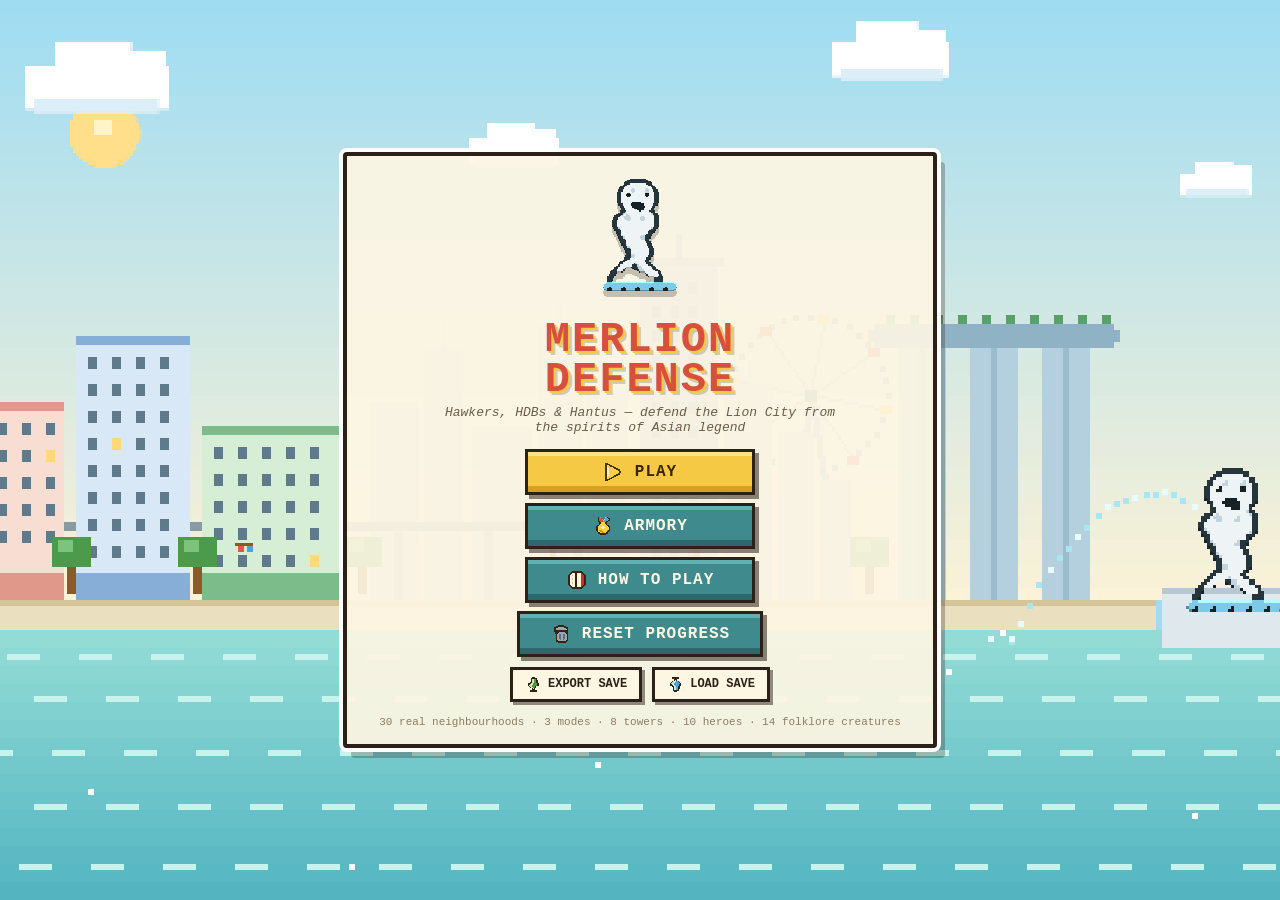
==== commit a2ce3982: "Add tower ultimates, auto-zoom geo, leisure micro-features, UI polish - Kingdom Rush-style ultimate " ====
--- a/web/index.html
+++ b/web/index.html
@@ -40,7 +40,7 @@
         <h3>🎯 Goal</h3>
         <p>Stop the hantus before they overrun the <b>Temporary Operations Command</b> at the end of the road! Each leaked creature costs lives. Lose all lives and the neighbourhood falls.</p>
         <h3>🏗 Building</h3>
-        <p>Tap a <b>concrete pad</b> beside the road to build a tower. Tap a tower to <b>upgrade</b>, <b>sell</b> or move its <b>rally point</b> (NS Camp only).</p>
+        <p>Tap a <b>concrete pad</b> beside the road to build a tower. Tap a tower to <b>upgrade</b>, <b>sell</b> or move its <b>rally point</b> (NS Camp only). At max level every tower offers a choice of <b>two ★ ultimate upgrades</b> — pick the one that fits your defense!</p>
         <h3>⏩ Waves</h3>
         <p>Press <b>NEXT WAVE</b> early to earn bonus gold. Use the ⏸ / ⏩ buttons to pause or fast-forward.</p>
         <h3>🏆 Challenges</h3>
--- a/web/css/style.css
+++ b/web/css/style.css
@@ -44,25 +44,25 @@
   background: rgba(253, 246, 227, .92);
   border: 4px solid var(--ink); border-radius: 4px;
   box-shadow: 0 0 0 4px #fff, 8px 10px 0 rgba(43,33,24,.28);
-  padding: 26px 44px 22px;
+  padding: 18px 32px 16px;
   image-rendering: pixelated;
 }
-.title-merlion { font-size: 84px; filter: drop-shadow(0 6px 0 rgba(43,33,24,.25)); }
-.pixel-merlion { width: 110px; height: auto; image-rendering: pixelated; }
+.title-merlion { font-size: 62px; filter: drop-shadow(0 6px 0 rgba(43,33,24,.25)); }
+.pixel-merlion { width: 84px; height: auto; image-rendering: pixelated; }
 .menu-box h1 {
-  font-size: 56px; line-height: .95; letter-spacing: 3px; font-weight: bold;
+  font-size: 42px; line-height: .95; letter-spacing: 2px; font-weight: bold;
   color: var(--red);
-  text-shadow: 3px 3px 0 var(--gold), 6px 6px 0 rgba(43,33,24,.2);
-  margin: 8px 0 6px;
-}
-.tagline { color: #6b5d4a; margin-bottom: 22px; font-style: italic; max-width: 460px; margin-left:auto; margin-right:auto; }
-.credits { margin-top: 20px; color: #8d7c62; font-size: 13px; }
+  text-shadow: 2px 2px 0 var(--gold), 4px 4px 0 rgba(43,33,24,.2);
+  margin: 6px 0 4px;
+}
+.tagline { color: #6b5d4a; margin-bottom: 14px; font-style: italic; max-width: 400px; font-size: 13px; margin-left:auto; margin-right:auto; }
+.credits { margin-top: 14px; color: #8d7c62; font-size: 11px; }
 
 /* chunky pixel buttons: hard borders, stepped drop shadow, no rounding */
 .big-btn {
   display: flex; align-items: center; justify-content: center;
-  margin: 10px auto; padding: 12px 38px; min-width: 280px;
-  font-family: inherit; font-size: 19px; font-weight: bold; letter-spacing: 1px;
+  margin: 8px auto; padding: 9px 30px; min-width: 230px;
+  font-family: inherit; font-size: 16px; font-weight: bold; letter-spacing: 1px;
   color: #3a2500; background: var(--gold);
   border: 3px solid var(--ink); border-radius: 0; cursor: pointer;
   box-shadow: inset 0 -6px 0 #d9a01f, inset 0 4px 0 #ffe08a, 4px 4px 0 rgba(43,33,24,.55);
@@ -89,7 +89,8 @@
 .small-btn:hover { transform: translate(-1px,-1px); box-shadow: 4px 4px 0 rgba(43,33,24,.5); }
 .small-btn:active { transform: translate(2px,2px); box-shadow: 1px 1px 0 rgba(43,33,24,.5); }
 
-.save-row { display: flex; gap: 10px; justify-content: center; margin-top: 12px; }
+.save-row { display: flex; gap: 10px; justify-content: center; margin-top: 10px; }
+.save-row .small-btn { padding: 6px 12px; font-size: 12px; }
 
 /* ===== Armory ===== */
 #screen-armory { flex-direction: column; padding: 24px; }
@@ -268,6 +269,11 @@
 .popup .p-btn:hover { border-color: #b8860b; background: #fff3d0; }
 .popup .p-btn:active { transform: translate(1px,1px); box-shadow: 1px 1px 0 rgba(43,33,24,.4); }
 .popup .p-btn.disabled { opacity: .4; cursor: default; }
+.popup .p-btn.ult {
+  border-color: #b8860b; background: #fff3d0; width: 110px;
+  box-shadow: 2px 2px 0 rgba(184,134,11,.55), 0 0 10px rgba(246,201,69,.45);
+}
+.popup .p-btn.ult .nm { color: #8a5a00; }
 .popup .p-btn .ico { font-size: 26px; display: block; }
 .popup .p-btn img.ico { width: 42px; height: 39px; margin: 0 auto; image-rendering: pixelated; object-fit: contain; }
 .popup .p-btn .nm { font-size: 10px; display: block; margin: 3px 0 2px; color: #4a3f30; font-weight: bold; }
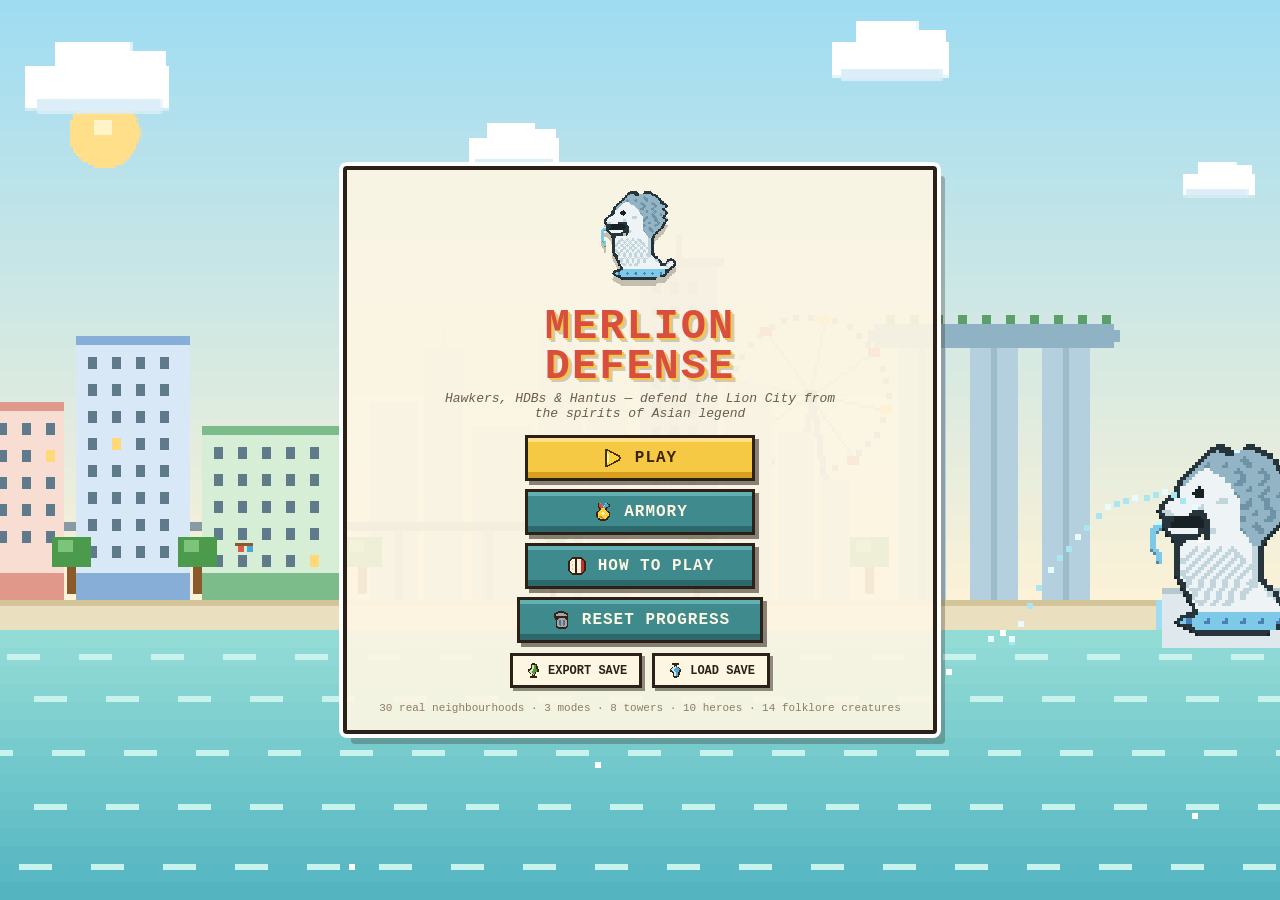
==== commit dc576ef5: "Replace emoji with pixel-art sprites; add intro route-reveal, ambient traffic, footpaths - Replace a" ====
--- a/web/index.html
+++ b/web/index.html
@@ -15,7 +15,7 @@
 <!-- ============ MAIN MENU ============ -->
 <div id="screen-menu" class="screen active">
   <div class="menu-box">
-    <div class="title-merlion">🦁</div>
+    <div class="title-merlion"></div>
     <h1>MERLION<br>DEFENSE</h1>
     <p class="tagline">Hawkers, HDBs &amp; Hantus — defend the Lion City from the spirits of Asian legend</p>
     <button class="big-btn" id="btn-play">PLAY</button>
@@ -37,32 +37,32 @@
     <h2>How to Play</h2>
     <div class="help-cols">
       <div>
-        <h3>🎯 Goal</h3>
+        <h3>Goal</h3>
         <p>Stop the hantus before they overrun the <b>Temporary Operations Command</b> at the end of the road! Each leaked creature costs lives. Lose all lives and the neighbourhood falls.</p>
-        <h3>🏗 Building</h3>
+        <h3>Building</h3>
         <p>Tap a <b>concrete pad</b> beside the road to build a tower. Tap a tower to <b>upgrade</b>, <b>sell</b> or move its <b>rally point</b> (NS Camp only). At max level every tower offers a choice of <b>two ★ ultimate upgrades</b> — pick the one that fits your defense!</p>
-        <h3>⏩ Waves</h3>
-        <p>Press <b>NEXT WAVE</b> early to earn bonus gold. Use the ⏸ / ⏩ buttons to pause or fast-forward.</p>
-        <h3>🏆 Challenges</h3>
-        <p>Beat a level with ★★★ to unlock its <b>🔥 Heroic</b> and <b>🛡 Iron</b> Challenges — elite waves or one long siege, one life only, each worth a bonus ★.</p>
-        <h3>🦸 Heroes</h3>
+        <h3>Waves</h3>
+        <p>Press <b>NEXT WAVE</b> early to earn bonus gold. Use the pause and speed buttons to pause or fast-forward.</p>
+        <h3>Challenges</h3>
+        <p>Beat a level with ★★★ to unlock its <b>Heroic</b> and <b>Iron</b> Challenges — elite waves or one long siege, one life only, each worth a bonus ★.</p>
+        <h3>Heroes</h3>
         <p>Your hero fights beside your towers — <b>tap the hero, then tap the ground</b> to move them. Acts 1–2 field one hero; Acts 3–4 field two. Fallen heroes respawn after a short wait.</p>
-        <h3>🎖 Merits</h3>
+        <h3>Merits</h3>
         <p>Clearing levels and challenges earns <b>merit points</b>. Spend them in the <b>Armory</b> to unlock new towers and legendary heroes, and choose your hero loadout there.</p>
-        <h3>💾 Saving</h3>
+        <h3>Saving</h3>
         <p>Progress autosaves in the browser. Use <b>EXPORT SAVE</b> on the menu to download a backup .json, and <b>LOAD SAVE</b> to restore it.</p>
       </div>
       <div>
-        <h3>🗼 Towers</h3>
-        <p><b>📡 Cell-Base Tower</b> — rapid 5G microwave zaps. Hits ground &amp; flying. (physical)</p>
-        <p><b>🍈 Durian Launcher</b> — lobs the king of fruits. Splash damage, ground only.</p>
-        <p><b>⛩ Talisman Temple</b> — enchanted talismans pierce armour, slow spirits. (magic)</p>
-        <p><b>🎖 NS Camp</b> — deploys NSmen who block enemies on the road.</p>
-        <p><b>🎯 Mata Sniper Post</b> — slow, long-range shots that ignore armour.</p>
-        <p><b>🔥 Hawker Wok</b> — flaming splash that keeps burning. Ground only.</p>
-        <p><b>⚡ Substation Coil</b> — magic lightning that chains between spirits.</p>
-        <p><b>🍧 Ice Kacang Cart</b> — freezing pulse chills every spirit in range.</p>
-        <h3>👹 Know your enemy</h3>
+        <h3>Towers</h3>
+        <p><b>Cell-Base Tower</b> — rapid 5G microwave zaps. Hits ground &amp; flying. (physical)</p>
+        <p><b>Durian Launcher</b> — lobs the king of fruits. Splash damage, ground only.</p>
+        <p><b>Talisman Temple</b> — enchanted talismans pierce armour, slow spirits. (magic)</p>
+        <p><b>NS Camp</b> — deploys NSmen who block enemies on the road.</p>
+        <p><b>Mata Sniper Post</b> — slow, long-range shots that ignore armour.</p>
+        <p><b>Hawker Wok</b> — flaming splash that keeps burning. Ground only.</p>
+        <p><b>Substation Coil</b> — magic lightning that chains between spirits.</p>
+        <p><b>Ice Kacang Cart</b> — freezing pulse chills every spirit in range.</p>
+        <h3>Know your enemy</h3>
         <p><b>Armoured</b> spirits resist physical hits — use the Temple. <b>Spectral</b> ones resist magic — use durians &amp; 5G. <b>Flying</b> hantus ignore roads and soldiers.</p>
       </div>
     </div>
@@ -89,8 +89,8 @@
 <div id="screen-armory" class="screen">
   <div class="levels-header">
     <button class="small-btn" id="btn-armory-back">MENU</button>
-    <h2>🎖 Armory</h2>
-    <div id="armory-merits" class="total-stars">🎖 0 merits</div>
+    <h2>Armory</h2>
+    <div id="armory-merits" class="total-stars">0 merits</div>
   </div>
   <div id="armory-grid" class="armory-grid"></div>
 </div>
@@ -103,9 +103,9 @@
     <!-- HUD -->
     <div id="hud">
       <div class="hud-left">
-        <span class="hud-item" id="hud-lives">❤️ 20</span>
-        <span class="hud-item" id="hud-gold">🪙 220</span>
-        <span class="hud-item" id="hud-wave">🌊 0/8</span>
+        <span class="hud-item"><img class="hud-pix" data-spr="ui_heart" alt="Lives"><span id="hud-lives">20</span></span>
+        <span class="hud-item"><img class="hud-pix" data-spr="ui_coin" alt="Gold"><span id="hud-gold">220</span></span>
+        <span class="hud-item"><img class="hud-pix" data-spr="ui_wave" alt="Wave"><span id="hud-wave">0/8</span></span>
       </div>
       <div class="hud-right">
         <button class="hud-btn" id="btn-mute" title="Sound"></button>
--- a/web/css/style.css
+++ b/web/css/style.css
@@ -174,8 +174,12 @@
 .level-card .lv-name { font-size: 16px; font-weight: bold; color: var(--ink); margin: 2px 0 6px; }
 .level-card .lv-stars { color: #e0a010; font-size: 18px; letter-spacing: 2px; }
 .level-card .lv-diff { position: absolute; top: 10px; right: 12px; font-size: 11px; padding: 2px 8px; border: 2px solid var(--ink); font-weight: bold; color: #fff; }
-.level-card .lv-badge { font-size: 14px; margin-left: 5px; opacity: .32; filter: grayscale(1); }
+.level-card .lv-badge {
+  width: 16px; height: 16px; margin-left: 5px; vertical-align: -2px;
+  image-rendering: pixelated; opacity: .32; filter: grayscale(1);
+}
 .level-card .lv-badge.done { opacity: 1; filter: none; }
+.level-card .lv-tod { font-weight: normal; opacity: .85; font-size: 9px; margin-left: 4px; }
 .diff-easy   { background: #2e7d32; }
 .diff-normal { background: #ef6c00; }
 .diff-hard   { background: #c62828; }
@@ -198,7 +202,7 @@
   box-shadow: 4px 4px 0 rgba(43,33,24,.4);
 }
 .mode-btn:hover { border-color: #b8860b; transform: translate(-1px,-2px); box-shadow: 5px 6px 0 rgba(43,33,24,.4); }
-.mode-btn .mode-ico { font-size: 30px; }
+.mode-btn .mode-ico { width: 34px; height: 34px; image-rendering: pixelated; object-fit: contain; }
 .mode-btn .mode-body { flex: 1; }
 .mode-btn .mode-name { display: block; font-size: 18px; font-weight: bold; }
 .mode-btn .mode-desc { display: block; font-size: 12px; color: #6b5d4a; margin-top: 2px; }
@@ -225,10 +229,12 @@
 }
 .hud-left, .hud-right { display: flex; gap: 8px; pointer-events: auto; }
 .hud-item {
+  display: inline-flex; align-items: center; gap: 6px;
   background: rgba(253,246,227,.92); border: 3px solid var(--ink); border-radius: 0;
   padding: 5px 12px; font-size: 16px; font-weight: bold; color: var(--ink);
   box-shadow: 2px 2px 0 rgba(43,33,24,.5);
 }
+.hud-item .hud-pix { width: 17px; height: 17px; image-rendering: pixelated; }
 .hud-btn {
   display: inline-flex; align-items: center; justify-content: center;
   background: rgba(253,246,227,.92); border: 3px solid var(--ink); border-radius: 0;
